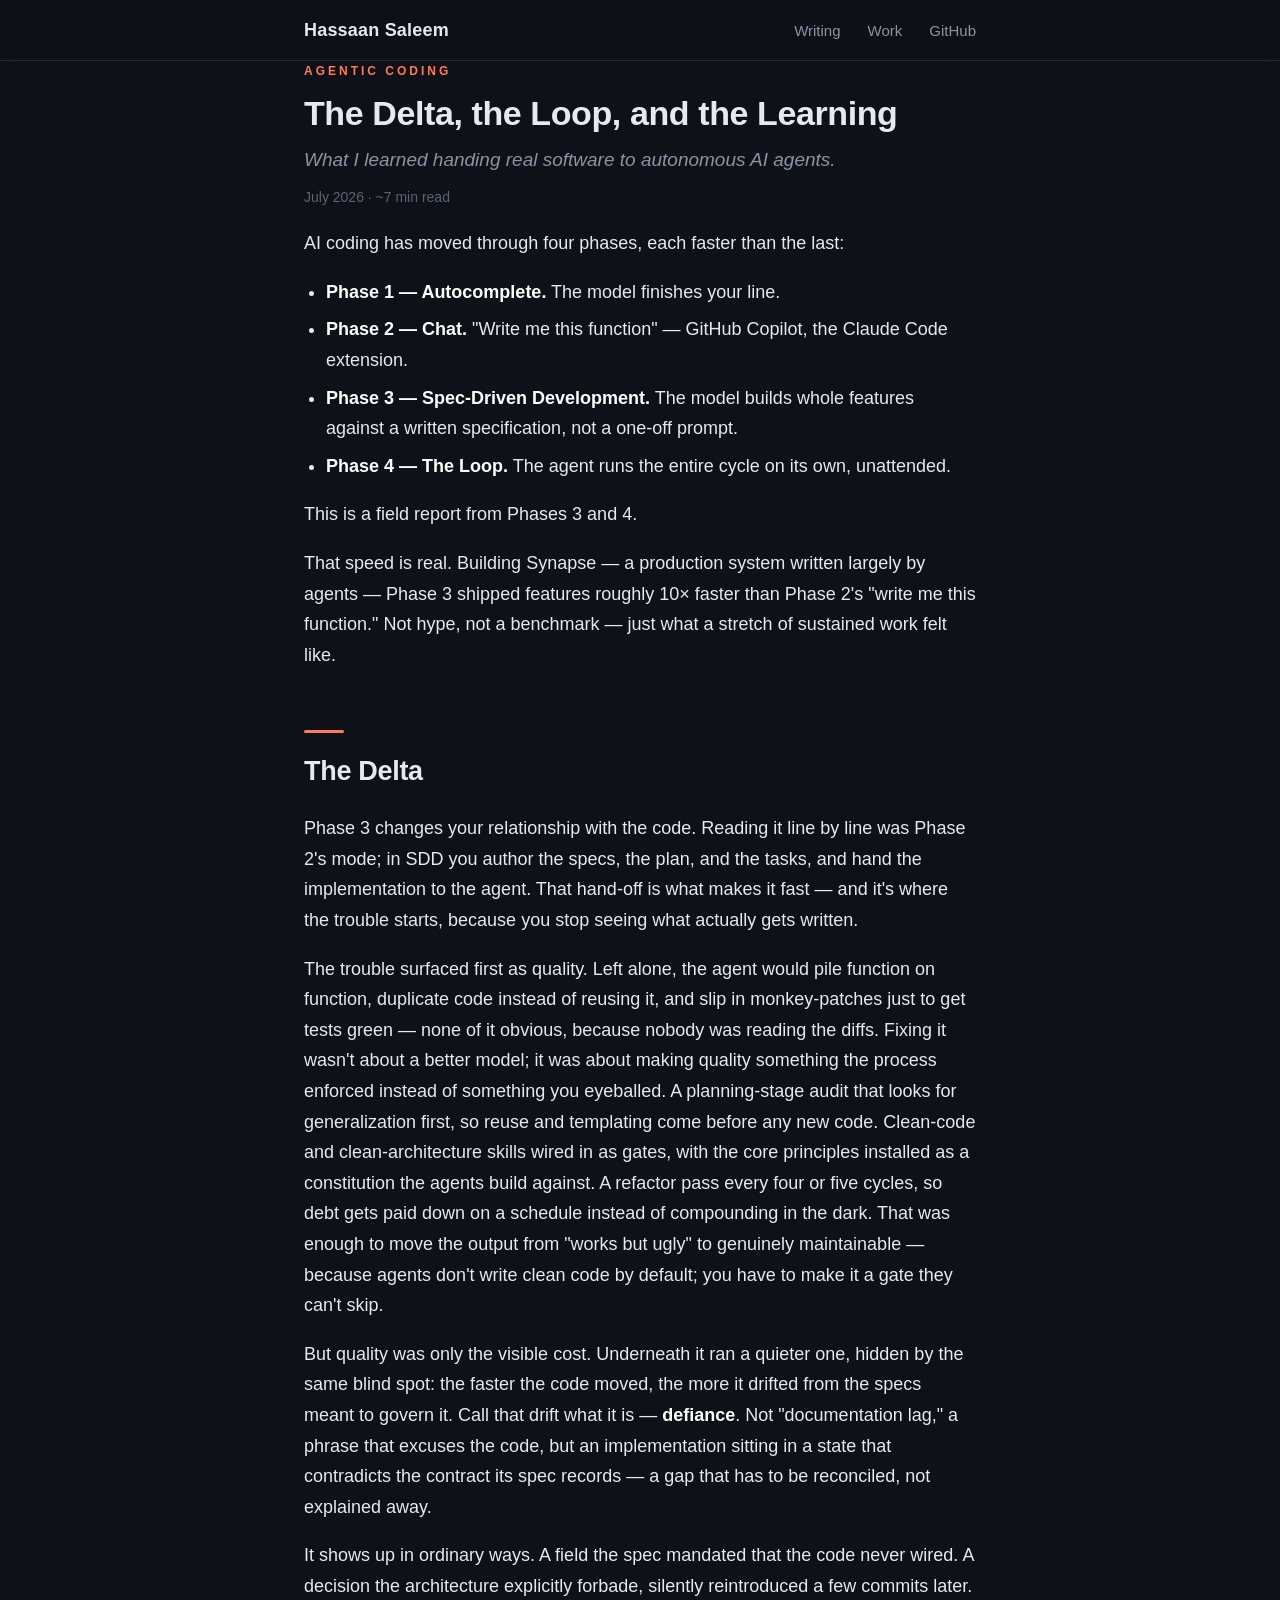
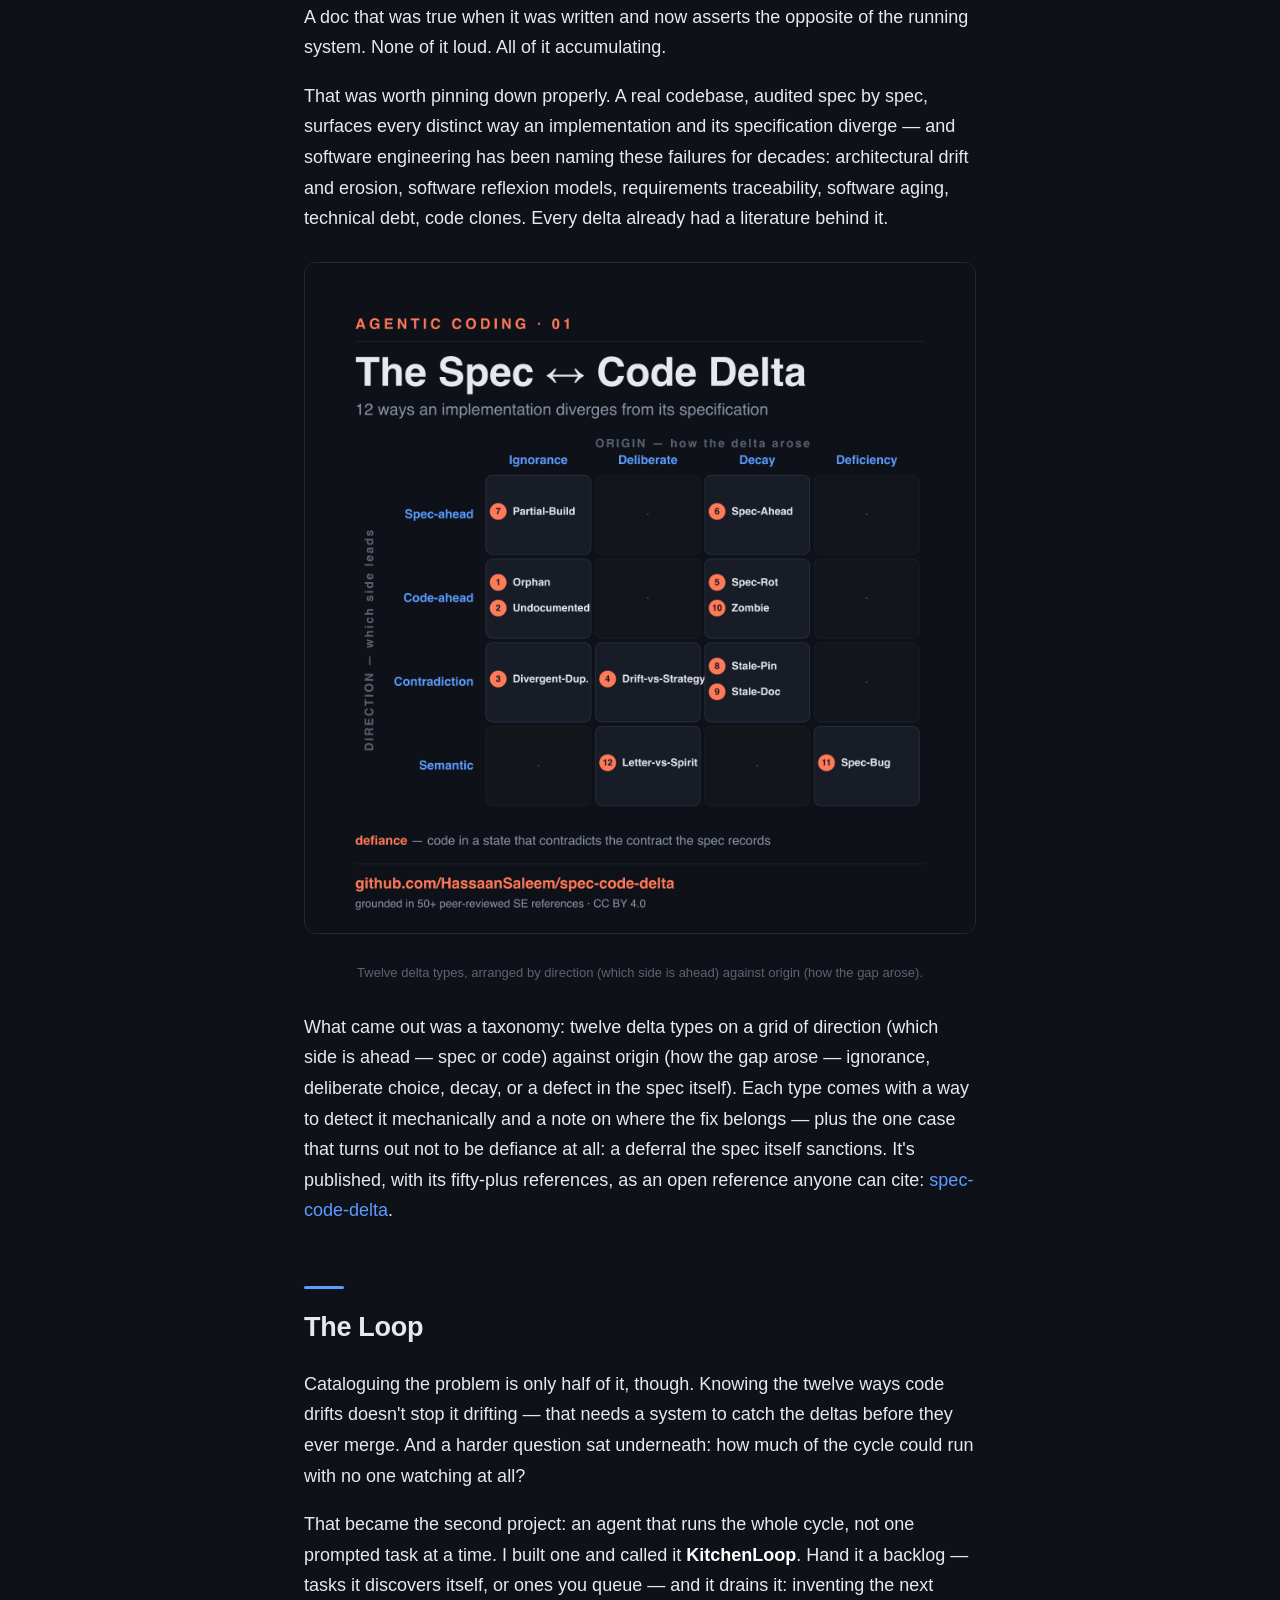
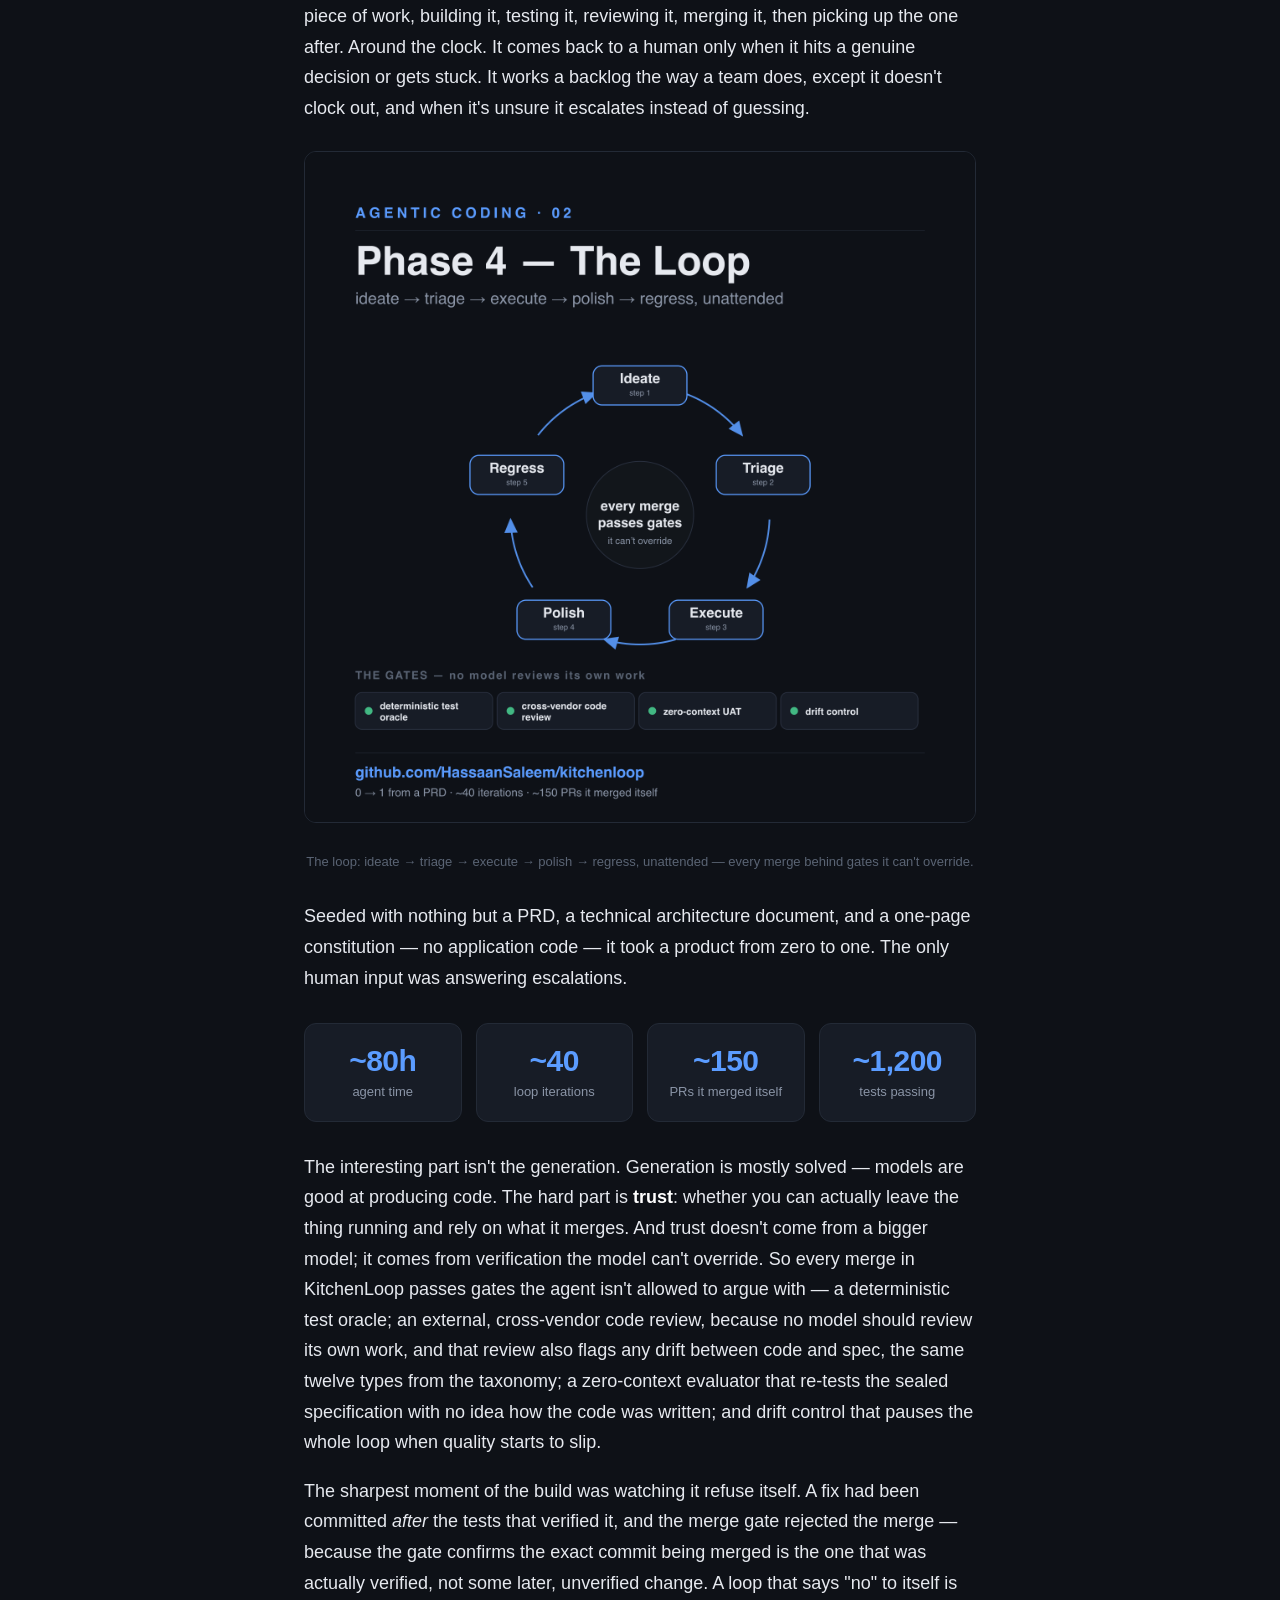
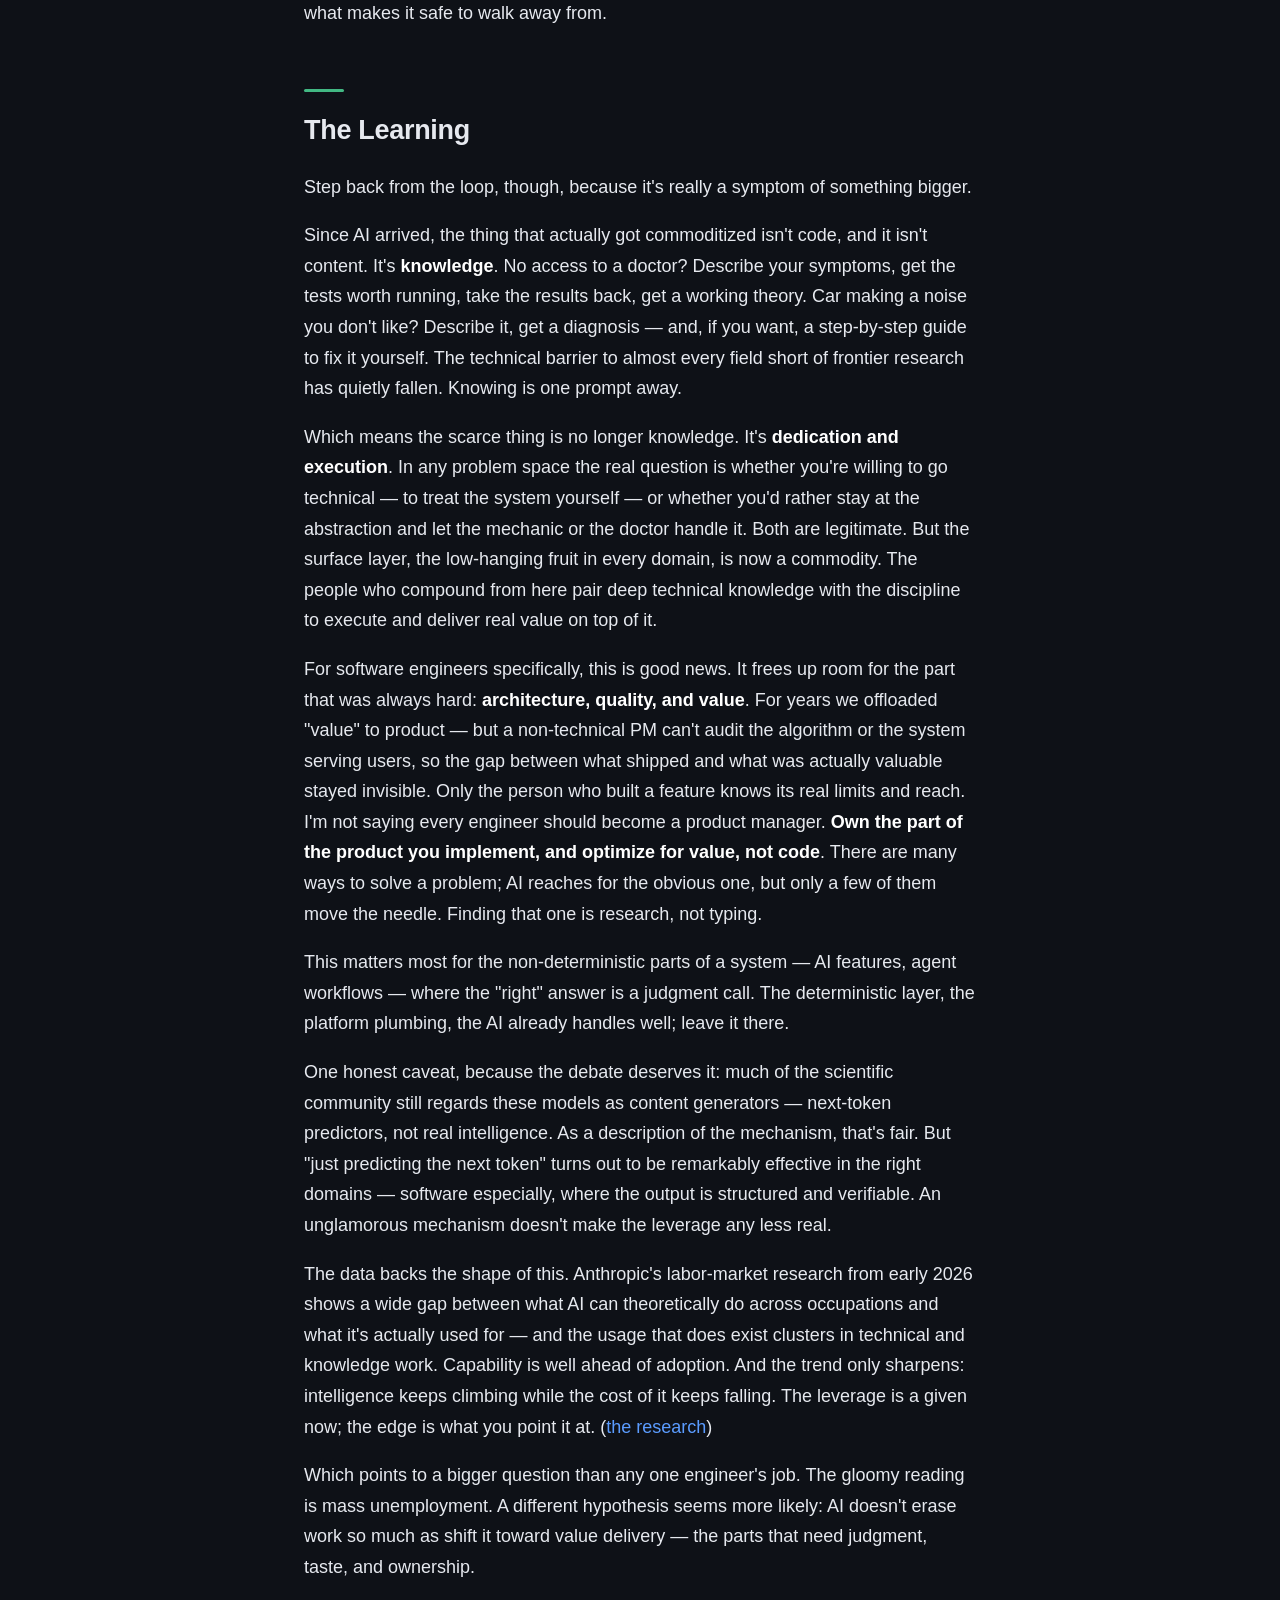
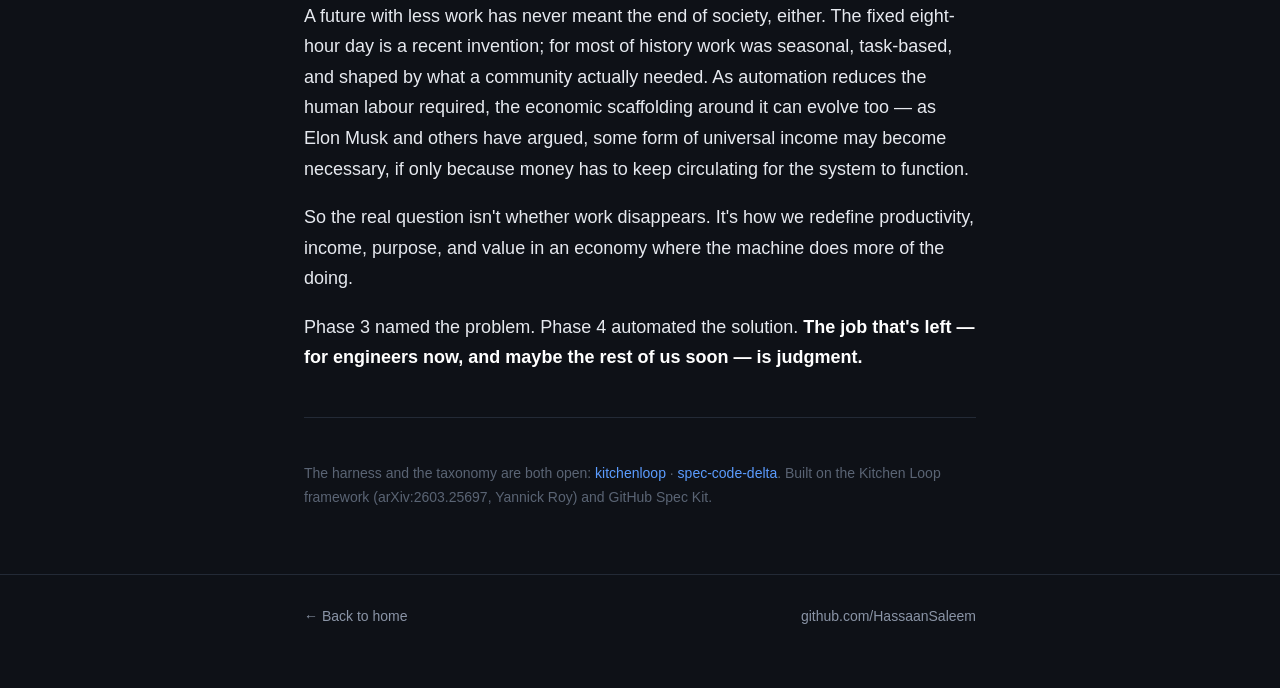
==== writing/agentic-coding-the-delta-the-loop-and-the-learning.html @ 9b7fe700 "Add personal site: portfolio and Agentic Coding essay Static GitHub Pages site — landing page with b" ====
<!doctype html>
<html lang="en">
<head>
  <meta charset="utf-8">
  <meta name="viewport" content="width=device-width, initial-scale=1">
  <title>Agentic Coding: The Delta, the Loop, and the Learning — Syed Hassaan Saleem</title>
  <meta name="description" content="What I learned handing real software to autonomous AI agents: the spec-to-code delta, the loop that contains it, and what it means for engineers.">
  <meta property="og:title" content="Agentic Coding: The Delta, the Loop, and the Learning">
  <meta property="og:description" content="What I learned handing real software to autonomous AI agents.">
  <meta property="og:type" content="article">
  <link rel="stylesheet" href="../assets/style.css">
  <link rel="icon" href="data:image/svg+xml,<svg xmlns=%22http://www.w3.org/2000/svg%22 viewBox=%220 0 100 100%22><text y=%22.9em%22 font-size=%2290%22>🔁</text></svg>">
</head>
<body>

<nav class="nav">
  <div class="wrap">
    <a class="brand" href="../index.html">Hassaan Saleem</a>
    <div class="links">
      <a href="../index.html#writing">Writing</a>
      <a href="../index.html#work">Work</a>
      <a href="https://github.com/HassaanSaleem" rel="me">GitHub</a>
    </div>
  </div>
</nav>

<main>
<article class="wrap">
  <div class="kicker">Agentic Coding</div>
  <h1>The Delta, the Loop, and the Learning</h1>
  <p class="subtitle">What I learned handing real software to autonomous AI agents.</p>
  <p class="meta">July 2026 · ~7 min read</p>

  <p>AI coding has moved through four phases, each faster than the last:</p>
  <ul>
    <li><strong>Phase 1 — Autocomplete.</strong> The model finishes your line.</li>
    <li><strong>Phase 2 — Chat.</strong> "Write me this function" — GitHub Copilot, the Claude Code extension.</li>
    <li><strong>Phase 3 — Spec-Driven Development.</strong> The model builds whole features against a written specification, not a one-off prompt.</li>
    <li><strong>Phase 4 — The Loop.</strong> The agent runs the entire cycle on its own, unattended.</li>
  </ul>
  <p>This is a field report from Phases 3 and 4.</p>

  <p>That speed is real. Building Synapse — a production system written largely by agents — Phase 3 shipped features roughly 10× faster than Phase 2's "write me this function." Not hype, not a benchmark — just what a stretch of sustained work felt like.</p>

  <h2 class="sec"><span class="tick" style="background:var(--warm)"></span>The Delta</h2>

  <p>Phase 3 changes your relationship with the code. Reading it line by line was Phase 2's mode; in SDD you author the specs, the plan, and the tasks, and hand the implementation to the agent. That hand-off is what makes it fast — and it's where the trouble starts, because you stop seeing what actually gets written.</p>

  <p>The trouble surfaced first as quality. Left alone, the agent would pile function on function, duplicate code instead of reusing it, and slip in monkey-patches just to get tests green — none of it obvious, because nobody was reading the diffs. Fixing it wasn't about a better model; it was about making quality something the process enforced instead of something you eyeballed. A planning-stage audit that looks for generalization first, so reuse and templating come before any new code. Clean-code and clean-architecture skills wired in as gates, with the core principles installed as a constitution the agents build against. A refactor pass every four or five cycles, so debt gets paid down on a schedule instead of compounding in the dark. That was enough to move the output from "works but ugly" to genuinely maintainable — because agents don't write clean code by default; you have to make it a gate they can't skip.</p>

  <p>But quality was only the visible cost. Underneath it ran a quieter one, hidden by the same blind spot: the faster the code moved, the more it drifted from the specs meant to govern it. Call that drift what it is — <strong>defiance</strong>. Not "documentation lag," a phrase that excuses the code, but an implementation sitting in a state that contradicts the contract its spec records — a gap that has to be reconciled, not explained away.</p>

  <p>It shows up in ordinary ways. A field the spec mandated that the code never wired. A decision the architecture explicitly forbade, silently reintroduced a few commits later. A doc that was true when it was written and now asserts the opposite of the running system. None of it loud. All of it accumulating.</p>

  <p>That was worth pinning down properly. A real codebase, audited spec by spec, surfaces every distinct way an implementation and its specification diverge — and software engineering has been naming these failures for decades: architectural drift and erosion, software reflexion models, requirements traceability, software aging, technical debt, code clones. Every delta already had a literature behind it.</p>

  <figure>
    <img src="../assets/delta-taxonomy.png" alt="A direction-by-origin grid classifying twelve spec-to-code delta types.">
    <figcaption>Twelve delta types, arranged by direction (which side is ahead) against origin (how the gap arose).</figcaption>
  </figure>

  <p>What came out was a taxonomy: twelve delta types on a grid of direction (which side is ahead — spec or code) against origin (how the gap arose — ignorance, deliberate choice, decay, or a defect in the spec itself). Each type comes with a way to detect it mechanically and a note on where the fix belongs — plus the one case that turns out not to be defiance at all: a deferral the spec itself sanctions. It's published, with its fifty-plus references, as an open reference anyone can cite: <a href="https://github.com/HassaanSaleem/spec-code-delta">spec-code-delta</a>.</p>

  <h2 class="sec"><span class="tick" style="background:var(--blue)"></span>The Loop</h2>

  <p>Cataloguing the problem is only half of it, though. Knowing the twelve ways code drifts doesn't stop it drifting — that needs a system to catch the deltas before they ever merge. And a harder question sat underneath: how much of the cycle could run with no one watching at all?</p>

  <p>That became the second project: an agent that runs the whole cycle, not one prompted task at a time. I built one and called it <strong>KitchenLoop</strong>. Hand it a backlog — tasks it discovers itself, or ones you queue — and it drains it: inventing the next piece of work, building it, testing it, reviewing it, merging it, then picking up the one after. Around the clock. It comes back to a human only when it hits a genuine decision or gets stuck. It works a backlog the way a team does, except it doesn't clock out, and when it's unsure it escalates instead of guessing.</p>

  <figure>
    <img src="../assets/the-loop.png" alt="A five-stage loop — ideate, triage, execute, polish, regress — around a core of merge gates.">
    <figcaption>The loop: ideate → triage → execute → polish → regress, unattended — every merge behind gates it can't override.</figcaption>
  </figure>

  <p>Seeded with nothing but a PRD, a technical architecture document, and a one-page constitution — no application code — it took a product from zero to one. The only human input was answering escalations.</p>

  <div class="stats">
    <div class="stat"><div class="n">~80h</div><div class="l">agent time</div></div>
    <div class="stat"><div class="n">~40</div><div class="l">loop iterations</div></div>
    <div class="stat"><div class="n">~150</div><div class="l">PRs it merged itself</div></div>
    <div class="stat"><div class="n">~1,200</div><div class="l">tests passing</div></div>
  </div>

  <p>The interesting part isn't the generation. Generation is mostly solved — models are good at producing code. The hard part is <strong>trust</strong>: whether you can actually leave the thing running and rely on what it merges. And trust doesn't come from a bigger model; it comes from verification the model can't override. So every merge in KitchenLoop passes gates the agent isn't allowed to argue with — a deterministic test oracle; an external, cross-vendor code review, because no model should review its own work, and that review also flags any drift between code and spec, the same twelve types from the taxonomy; a zero-context evaluator that re-tests the sealed specification with no idea how the code was written; and drift control that pauses the whole loop when quality starts to slip.</p>

  <p>The sharpest moment of the build was watching it refuse itself. A fix had been committed <em>after</em> the tests that verified it, and the merge gate rejected the merge — because the gate confirms the exact commit being merged is the one that was actually verified, not some later, unverified change. A loop that says "no" to itself is what makes it safe to walk away from.</p>

  <h2 class="sec"><span class="tick" style="background:var(--green)"></span>The Learning</h2>

  <p>Step back from the loop, though, because it's really a symptom of something bigger.</p>

  <p>Since AI arrived, the thing that actually got commoditized isn't code, and it isn't content. It's <strong>knowledge</strong>. No access to a doctor? Describe your symptoms, get the tests worth running, take the results back, get a working theory. Car making a noise you don't like? Describe it, get a diagnosis — and, if you want, a step-by-step guide to fix it yourself. The technical barrier to almost every field short of frontier research has quietly fallen. Knowing is one prompt away.</p>

  <p>Which means the scarce thing is no longer knowledge. It's <strong>dedication and execution</strong>. In any problem space the real question is whether you're willing to go technical — to treat the system yourself — or whether you'd rather stay at the abstraction and let the mechanic or the doctor handle it. Both are legitimate. But the surface layer, the low-hanging fruit in every domain, is now a commodity. The people who compound from here pair deep technical knowledge with the discipline to execute and deliver real value on top of it.</p>

  <p>For software engineers specifically, this is good news. It frees up room for the part that was always hard: <strong>architecture, quality, and value</strong>. For years we offloaded "value" to product — but a non-technical PM can't audit the algorithm or the system serving users, so the gap between what shipped and what was actually valuable stayed invisible. Only the person who built a feature knows its real limits and reach. I'm not saying every engineer should become a product manager. <strong>Own the part of the product you implement, and optimize for value, not code</strong>. There are many ways to solve a problem; AI reaches for the obvious one, but only a few of them move the needle. Finding that one is research, not typing.</p>

  <p>This matters most for the non-deterministic parts of a system — AI features, agent workflows — where the "right" answer is a judgment call. The deterministic layer, the platform plumbing, the AI already handles well; leave it there.</p>

  <p>One honest caveat, because the debate deserves it: much of the scientific community still regards these models as content generators — next-token predictors, not real intelligence. As a description of the mechanism, that's fair. But "just predicting the next token" turns out to be remarkably effective in the right domains — software especially, where the output is structured and verifiable. An unglamorous mechanism doesn't make the leverage any less real.</p>

  <p>The data backs the shape of this. Anthropic's labor-market research from early 2026 shows a wide gap between what AI can theoretically do across occupations and what it's actually used for — and the usage that does exist clusters in technical and knowledge work. Capability is well ahead of adoption. And the trend only sharpens: intelligence keeps climbing while the cost of it keeps falling. The leverage is a given now; the edge is what you point it at. (<a href="https://www.anthropic.com/research/labor-market-impacts">the research</a>)</p>

  <p>Which points to a bigger question than any one engineer's job. The gloomy reading is mass unemployment. A different hypothesis seems more likely: AI doesn't erase work so much as shift it toward value delivery — the parts that need judgment, taste, and ownership.</p>

  <p>A future with less work has never meant the end of society, either. The fixed eight-hour day is a recent invention; for most of history work was seasonal, task-based, and shaped by what a community actually needed. As automation reduces the human labour required, the economic scaffolding around it can evolve too — as Elon Musk and others have argued, some form of universal income may become necessary, if only because money has to keep circulating for the system to function.</p>

  <p>So the real question isn't whether work disappears. It's how we redefine productivity, income, purpose, and value in an economy where the machine does more of the doing.</p>

  <p>Phase 3 named the problem. Phase 4 automated the solution. <strong>The job that's left — for engineers now, and maybe the rest of us soon — is judgment.</strong></p>

  <hr>

  <p class="meta">The harness and the taxonomy are both open: <a href="https://github.com/HassaanSaleem/kitchenloop">kitchenloop</a> · <a href="https://github.com/HassaanSaleem/spec-code-delta">spec-code-delta</a>. Built on the Kitchen Loop framework (arXiv:2603.25697, Yannick Roy) and GitHub Spec Kit.</p>

</article>
</main>

<footer>
  <div class="wrap">
    <span><a href="../index.html">← Back to home</a></span>
    <span><a href="https://github.com/HassaanSaleem">github.com/HassaanSaleem</a></span>
  </div>
</footer>

</body>
</html>
---- assets/style.css ----
/* Syed Hassaan Saleem — personal site
   Dark, minimal. Palette matches the "Agentic Coding" series artwork. */

:root {
  --bg: #0E1117;
  --surface: #12161B;
  --surface-2: #171C26;
  --border: #232A36;
  --border-2: #2A3140;
  --ink: #E6E9EF;
  --muted: #8A94A6;
  --faint: #5A6474;
  --warm: #FF7A59;   /* the delta */
  --blue: #5B9CFF;   /* the loop */
  --green: #42B883;
  --maxw: 720px;
  --sans: -apple-system, BlinkMacSystemFont, "Segoe UI", Helvetica, Arial, sans-serif;
  --mono: ui-monospace, SFMono-Regular, "SF Mono", Menlo, Consolas, monospace;
}

* { box-sizing: border-box; }

html { -webkit-text-size-adjust: 100%; }

body {
  margin: 0;
  background: var(--bg);
  color: var(--ink);
  font-family: var(--sans);
  font-size: 18px;
  line-height: 1.7;
  -webkit-font-smoothing: antialiased;
  text-rendering: optimizeLegibility;
}

.wrap { max-width: var(--maxw); margin: 0 auto; padding: 0 24px; }

/* ---- nav ---- */
.nav {
  border-bottom: 1px solid var(--border);
  position: sticky; top: 0;
  background: rgba(14, 17, 23, 0.82);
  backdrop-filter: saturate(140%) blur(8px);
  z-index: 10;
}
.nav .wrap { display: flex; align-items: center; justify-content: space-between; height: 60px; }
.nav a.brand { font-weight: 700; color: var(--ink); text-decoration: none; letter-spacing: 0.2px; }
.nav .links a { color: var(--muted); text-decoration: none; margin-left: 22px; font-size: 15px; }
.nav .links a:hover { color: var(--ink); }

/* ---- generic ---- */
a { color: var(--blue); text-decoration: none; }
a:hover { text-decoration: underline; text-underline-offset: 3px; }
strong { color: #fff; font-weight: 700; }
em { color: var(--ink); }
hr { border: none; border-top: 1px solid var(--border); margin: 44px 0; }

section { padding: 8px 0; }
.kicker {
  text-transform: uppercase; letter-spacing: 3px; font-size: 12px;
  font-weight: 700; color: var(--faint);
}

/* ---- hero ---- */
.hero { padding: 72px 0 28px; }
.hero h1 { font-size: 40px; line-height: 1.15; margin: 12px 0 14px; letter-spacing: -0.5px; }
.hero .tagline { font-size: 20px; color: var(--muted); margin: 0 0 24px; max-width: 60ch; }
.hero .bio { color: var(--ink); max-width: 62ch; }
.contact { display: flex; flex-wrap: wrap; gap: 10px 12px; margin-top: 26px; }
.contact a {
  border: 1px solid var(--border-2); border-radius: 999px;
  padding: 7px 15px; font-size: 14px; color: var(--ink);
}
.contact a:hover { border-color: var(--blue); text-decoration: none; }

/* ---- section heads ---- */
h2.head { font-size: 15px; text-transform: uppercase; letter-spacing: 3px; color: var(--faint);
  font-weight: 700; margin: 52px 0 20px; }

/* ---- project cards ---- */
.cards { display: grid; grid-template-columns: 1fr 1fr; gap: 16px; }
.card {
  border: 1px solid var(--border); border-radius: 14px; background: var(--surface-2);
  padding: 20px; display: block; color: var(--ink); transition: border-color .15s ease;
}
.card:hover { border-color: var(--border-2); text-decoration: none; }
.card .name { font-weight: 700; font-size: 18px; display: flex; align-items: center; gap: 9px; }
.card .dot { width: 9px; height: 9px; border-radius: 50%; flex: none; }
.card .desc { color: var(--muted); font-size: 15px; margin-top: 8px; }
.card .repo { color: var(--faint); font-size: 13px; margin-top: 14px; font-family: var(--mono); }

/* ---- writing list ---- */
.post-link { display: block; padding: 20px 0; border-top: 1px solid var(--border); color: var(--ink); }
.post-link:first-of-type { border-top: none; }
.post-link:hover { text-decoration: none; }
.post-link .title { font-size: 22px; font-weight: 700; }
.post-link:hover .title { color: var(--blue); }
.post-link .meta { color: var(--faint); font-size: 13px; margin-top: 4px; }
.post-link .blurb { color: var(--muted); font-size: 15px; margin-top: 8px; max-width: 64ch; }

/* ---- article ---- */
article { padding: 40px 0 20px; }
article .kicker { color: var(--warm); }
article h1 { font-size: 34px; line-height: 1.2; letter-spacing: -0.4px; margin: 12px 0 10px; }
article .subtitle { color: var(--muted); font-size: 19px; font-style: italic; margin: 0 0 10px; }
article .meta { color: var(--faint); font-size: 14px; margin: 0 0 8px; }
article h2 { font-size: 25px; margin: 46px 0 6px; letter-spacing: -0.2px; }
article h2 .num { color: var(--faint); font-weight: 700; margin-right: 10px; }
article p { margin: 18px 0; }
article ul { margin: 18px 0; padding-left: 22px; }
article li { margin: 7px 0; }
article img { max-width: 100%; height: auto; border-radius: 12px; border: 1px solid var(--border);
  display: block; margin: 28px auto; }
article figure { margin: 28px 0; }
article figcaption { color: var(--faint); font-size: 13px; text-align: center; margin-top: 8px; }

blockquote {
  margin: 26px 0; padding: 16px 20px; border-left: 3px solid var(--warm);
  background: var(--surface-2); border-radius: 0 10px 10px 0; color: var(--ink);
}
blockquote p:first-child { margin-top: 0; }
blockquote p:last-child { margin-bottom: 0; }

.accent-warm { color: var(--warm); }
.accent-blue { color: var(--blue); }

/* ---- footer ---- */
footer { border-top: 1px solid var(--border); margin-top: 64px; padding: 30px 0 60px; }
footer .wrap { color: var(--faint); font-size: 14px; display: flex; justify-content: space-between; flex-wrap: wrap; gap: 12px; }
footer a { color: var(--muted); }

/* ---- responsive ---- */
@media (max-width: 640px) {
  body { font-size: 17px; }
  .hero h1 { font-size: 32px; }
  .hero { padding: 48px 0 20px; }
  .cards { grid-template-columns: 1fr; }
  article h1 { font-size: 28px; }
  .nav .links a { margin-left: 16px; }
}

/* ---- focus pillars ---- */
.pillars { display: grid; grid-template-columns: repeat(auto-fit, minmax(228px, 1fr)); gap: 14px; }
.pillar { border: 1px solid var(--border); border-radius: 12px; background: var(--surface); padding: 18px; }
.pillar .pt { font-weight: 700; font-size: 16px; }
.pillar .pd { color: var(--muted); font-size: 14px; margin-top: 6px; line-height: 1.55; }

/* ---- multi-card project grid ---- */
.cards.auto { grid-template-columns: repeat(auto-fill, minmax(262px, 1fr)); }

/* ---- open-source suite list ---- */
.oss { display: grid; grid-template-columns: repeat(auto-fill, minmax(320px, 1fr)); gap: 0 32px; }
.oss a { display: block; padding: 13px 0; border-top: 1px solid var(--border); color: var(--ink); }
.oss a:hover { text-decoration: none; }
.oss .on { font-family: var(--mono); font-size: 14px; color: var(--ink); }
.oss a:hover .on { color: var(--blue); }
.oss .od { color: var(--muted); font-size: 13px; margin-top: 3px; line-height: 1.5; }

/* ---- experience ---- */
.exp .row { display: grid; grid-template-columns: 148px 1fr; gap: 20px; padding: 20px 0; border-top: 1px solid var(--border); }
.exp .period { color: var(--faint); font-size: 13px; font-family: var(--mono); padding-top: 2px; }
.exp .role { font-weight: 700; }
.exp .rd { color: var(--muted); font-size: 15px; margin-top: 6px; line-height: 1.6; }

/* ---- skills + education ---- */
.twocol { display: grid; grid-template-columns: 1.25fr 1fr; gap: 44px; }
.skillgroup { margin-bottom: 18px; }
.skillgroup .sl { color: var(--faint); font-size: 12px; text-transform: uppercase; letter-spacing: 2px; }
.tags { display: flex; flex-wrap: wrap; gap: 8px; margin-top: 9px; }
.tags span { border: 1px solid var(--border-2); border-radius: 6px; padding: 4px 10px; font-size: 13px; color: var(--ink); }
.edu .item { margin-bottom: 18px; }
.edu .deg { font-weight: 700; }
.edu .school { color: var(--muted); font-size: 14px; }
.edu .yr { color: var(--faint); font-size: 13px; font-family: var(--mono); margin-top: 2px; }

@media (max-width: 640px) {
  .exp .row { grid-template-columns: 1fr; gap: 5px; }
  .twocol { grid-template-columns: 1fr; gap: 30px; }
}

/* ---- article section headers ---- */
article h2.sec { margin: 60px 0 16px; font-size: 27px; letter-spacing: -0.3px; }
article h2.sec .tick { display: block; width: 40px; height: 3px; border-radius: 2px; margin-bottom: 16px; }

/* ---- article stat tiles ---- */
article .stats { display: grid; grid-template-columns: repeat(4, 1fr); gap: 14px; margin: 30px 0; }
article .stats .stat { border: 1px solid var(--border); border-radius: 12px; background: var(--surface-2); padding: 20px 14px; text-align: center; }
article .stats .stat .n { font-size: 30px; font-weight: 800; color: var(--blue); letter-spacing: -0.5px; line-height: 1.1; }
article .stats .stat .l { color: var(--muted); font-size: 13px; margin-top: 6px; line-height: 1.35; }
@media (max-width: 640px) { article .stats { grid-template-columns: repeat(2, 1fr); } }
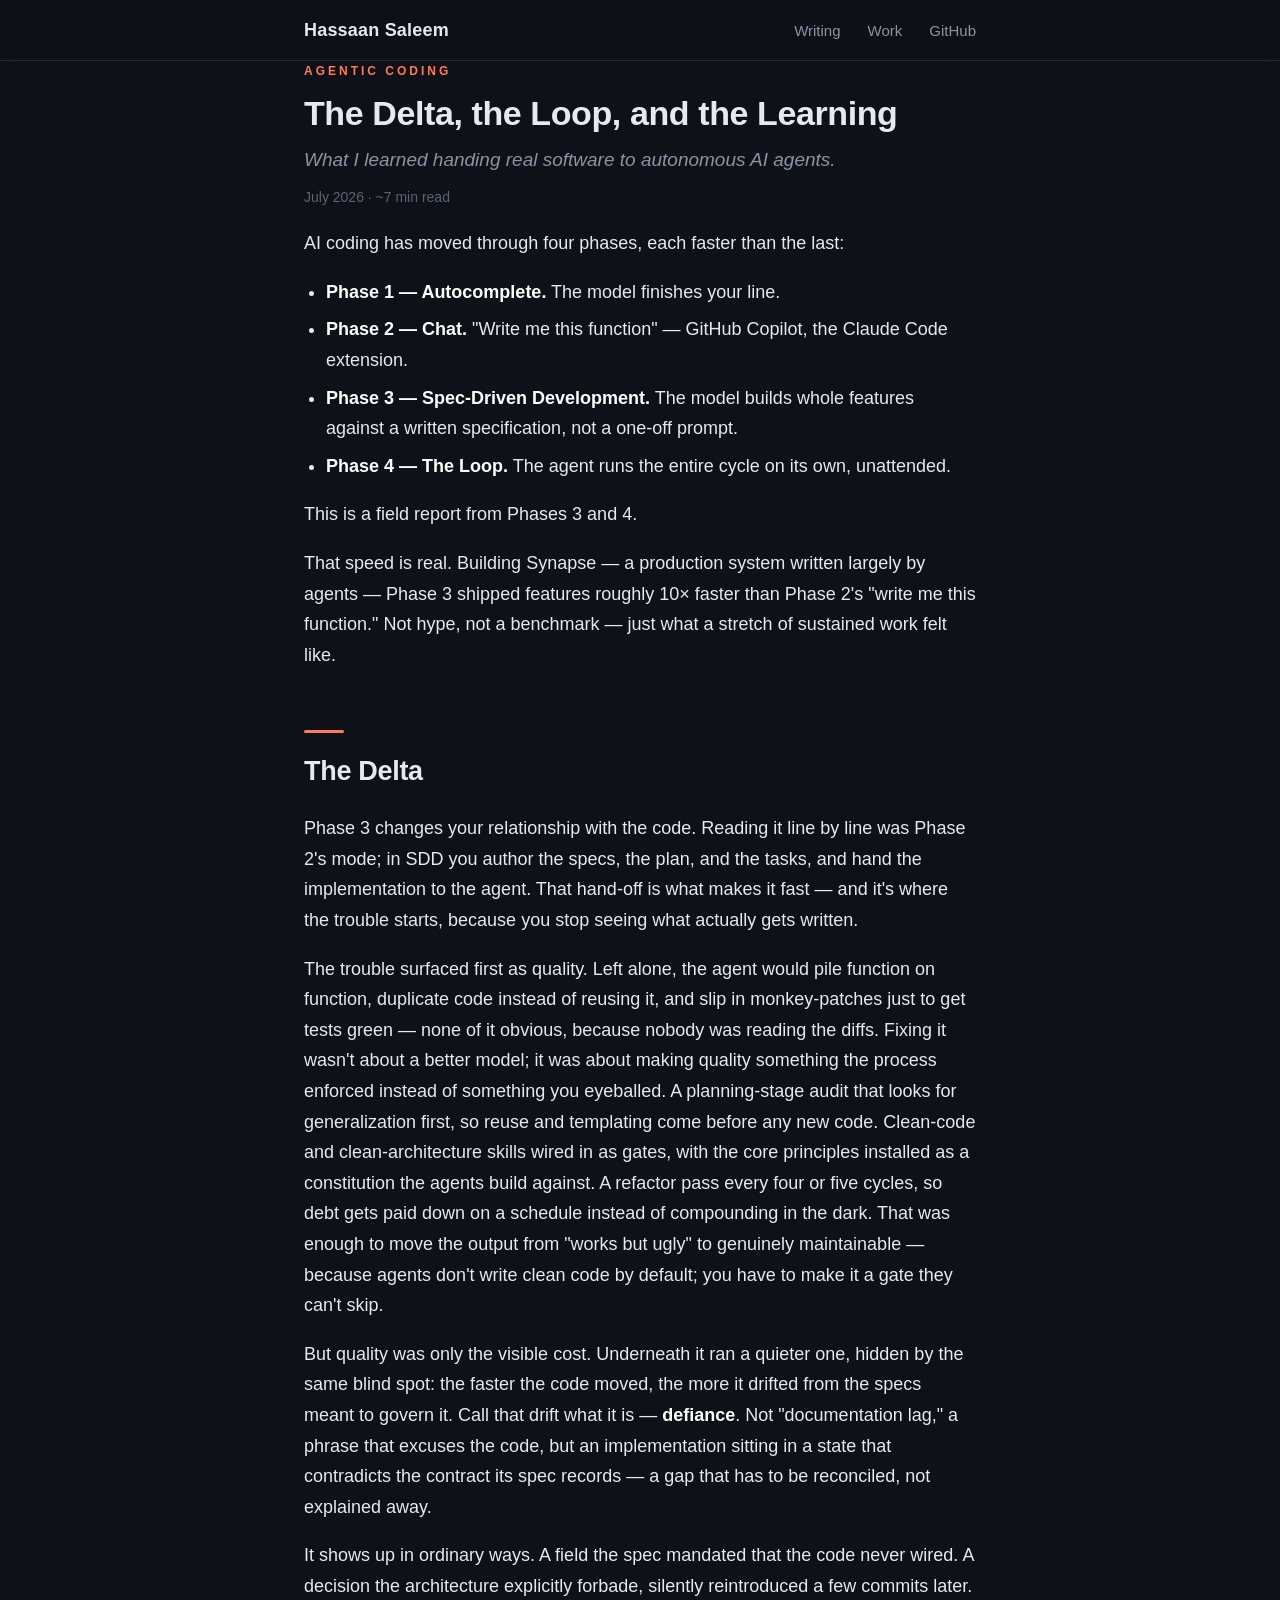
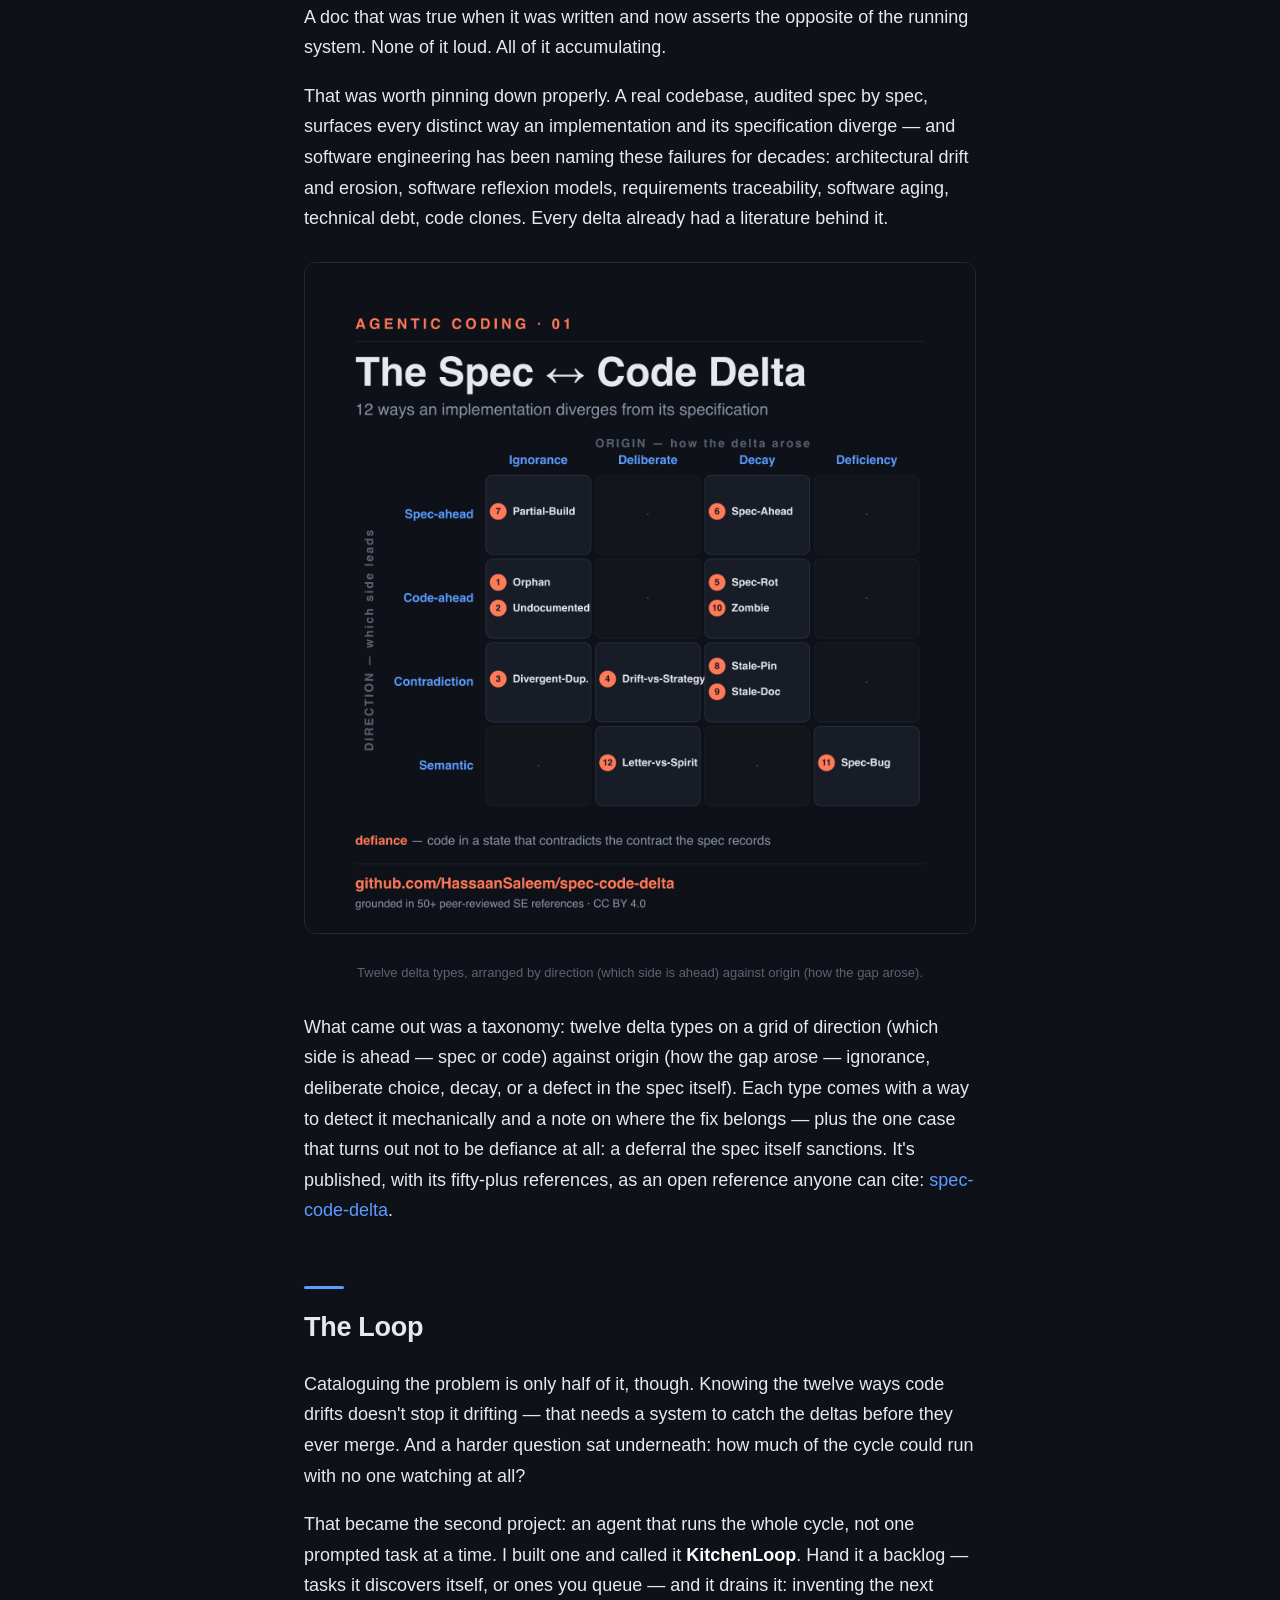
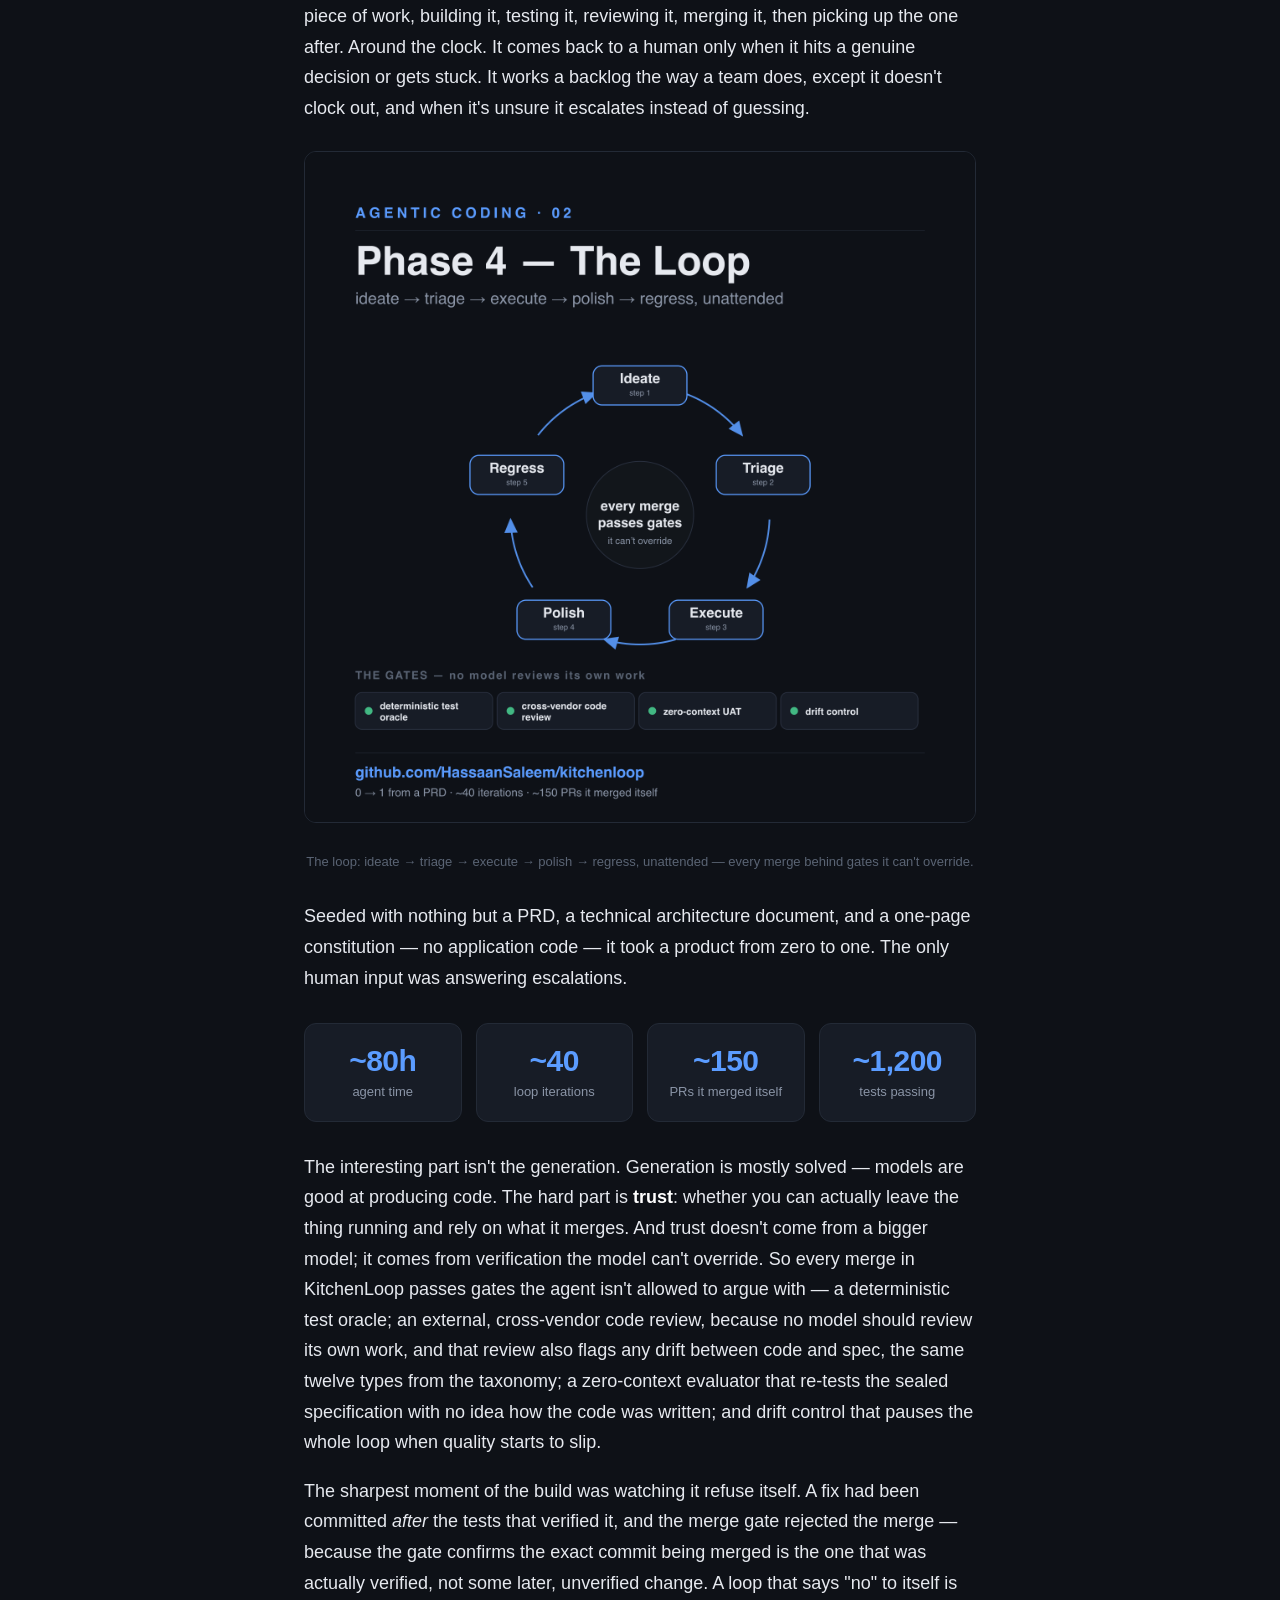
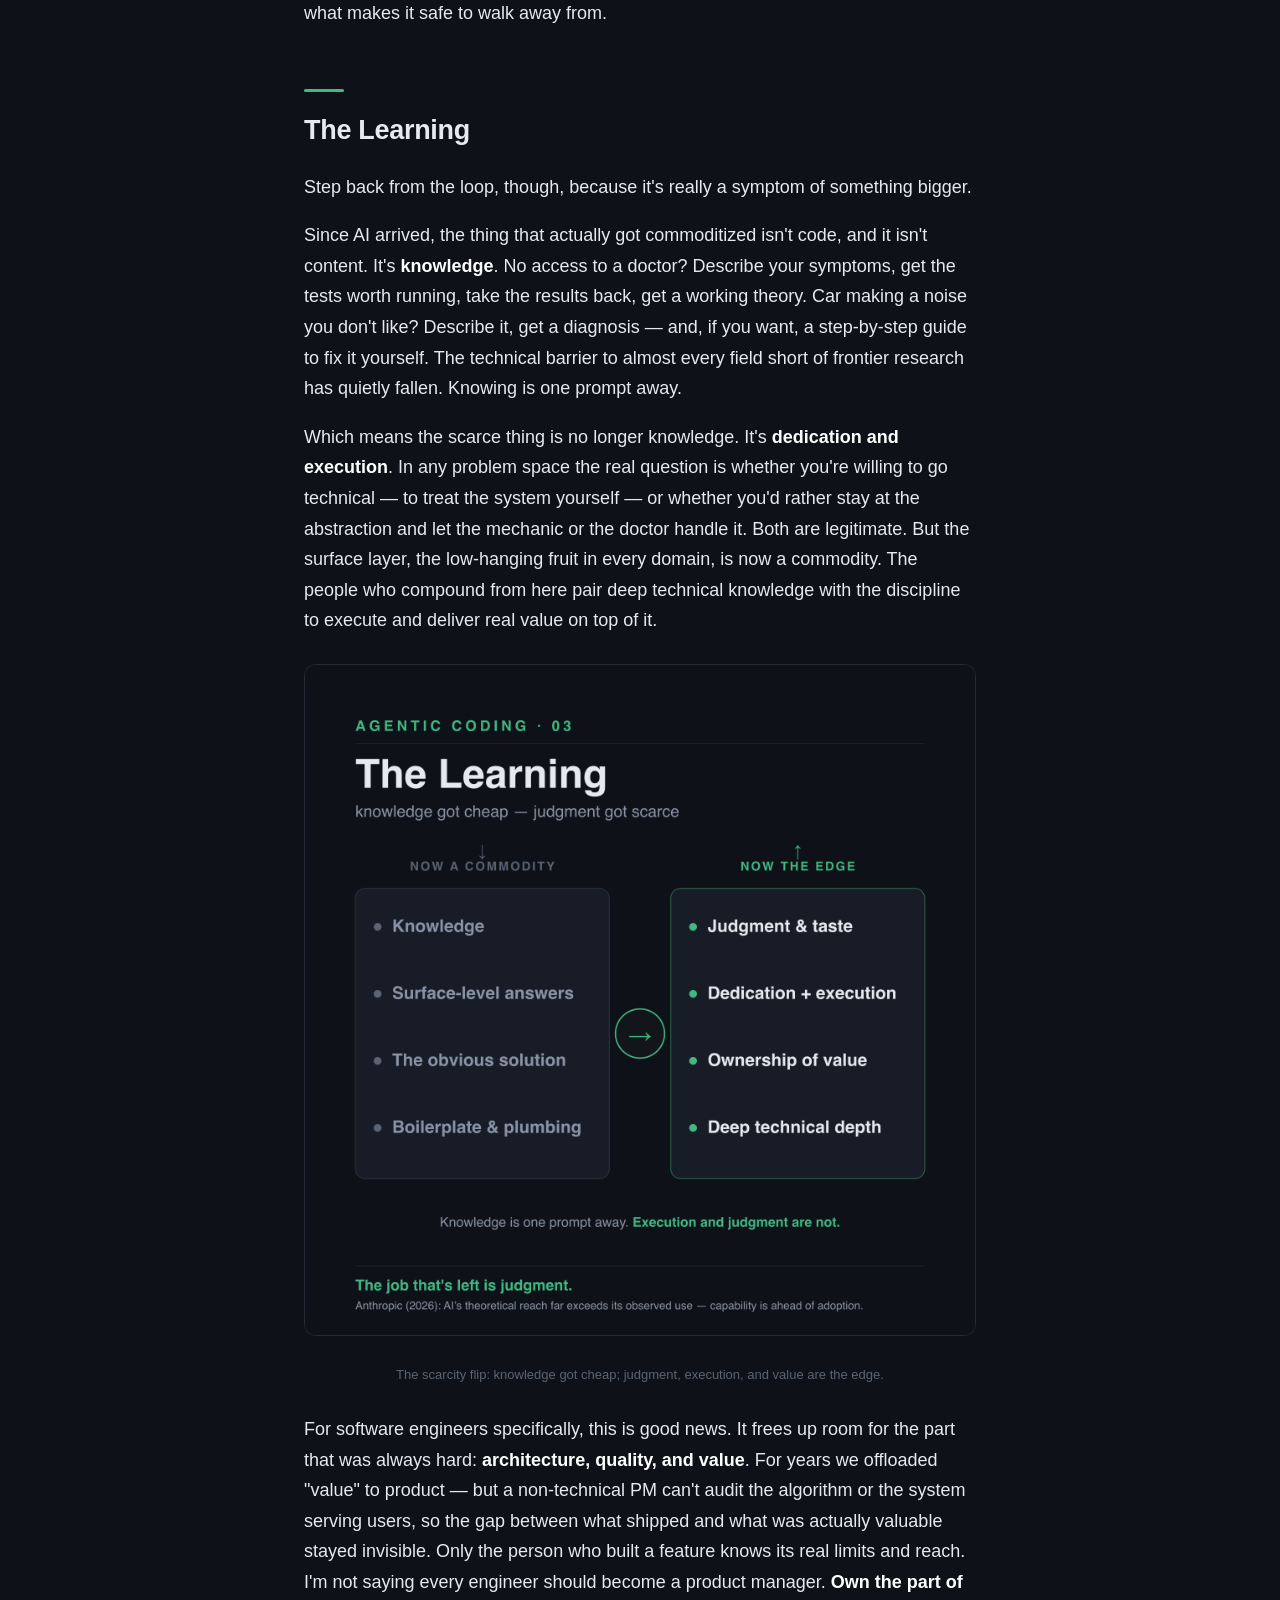
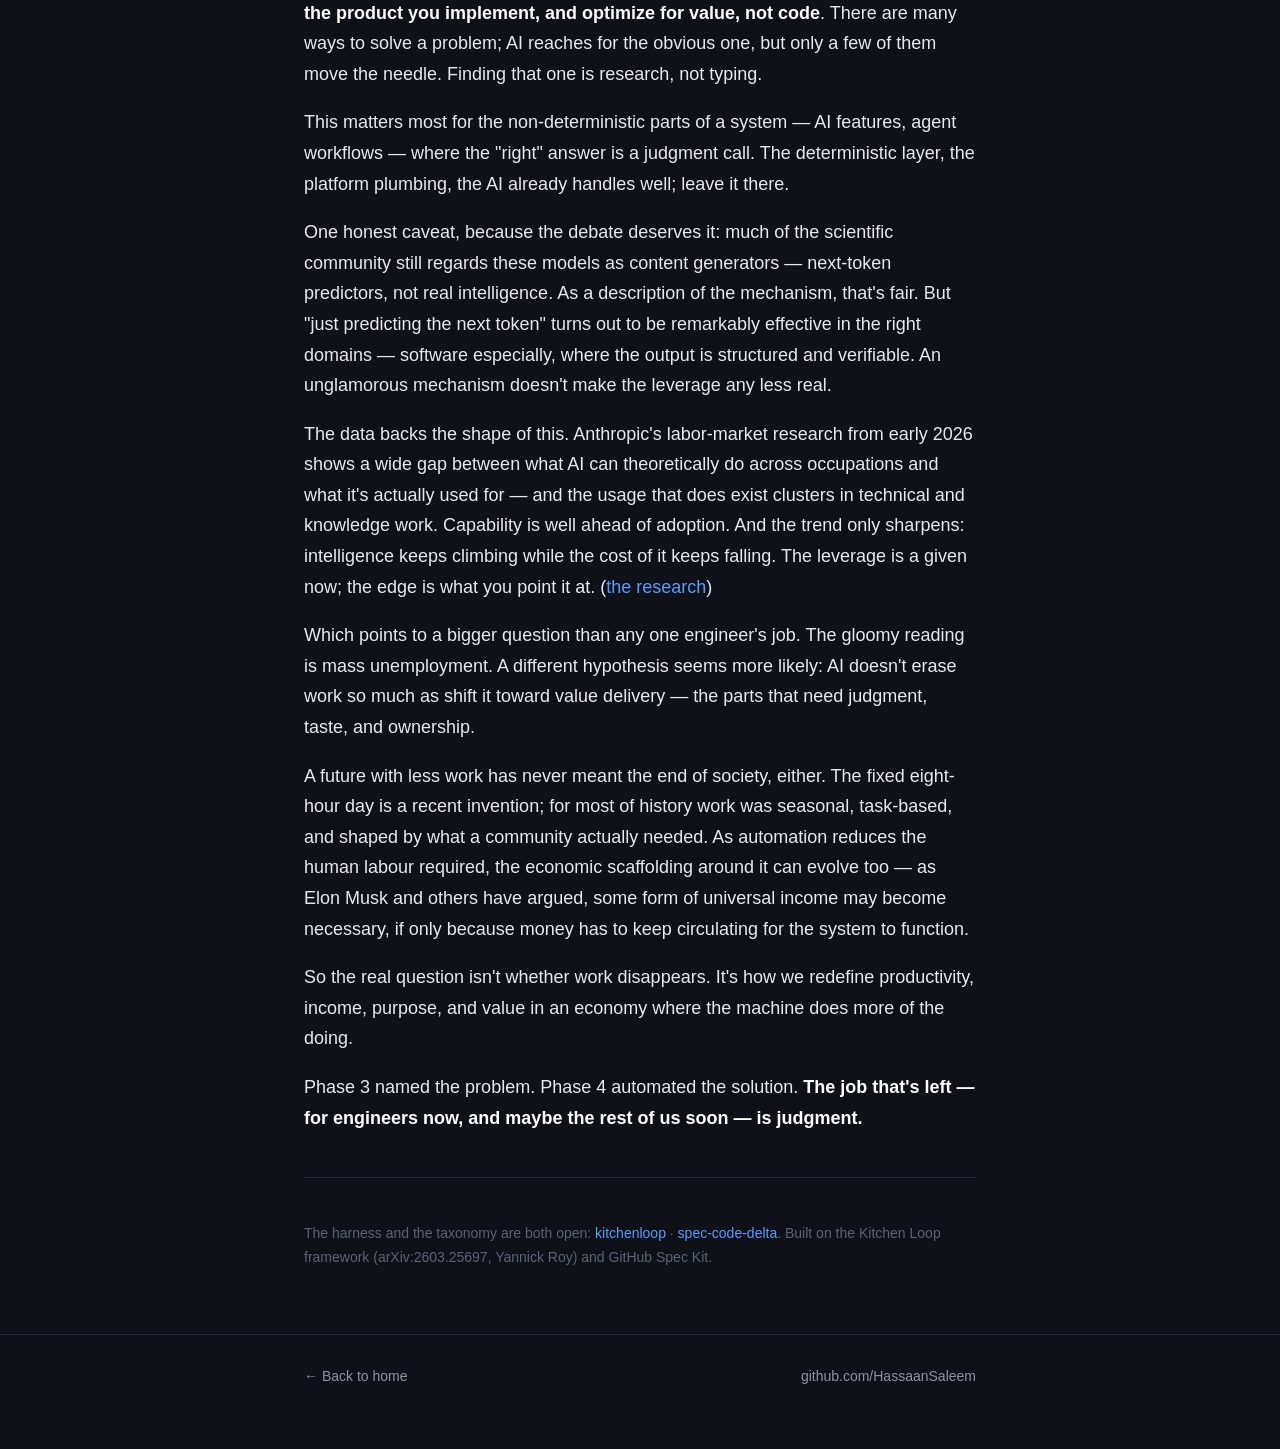
==== commit 72e21422: "Add Learning-section diagram to the Agentic Coding essay Insert the "scarcity flip" image (commodity" ====
--- a/writing/agentic-coding-the-delta-the-loop-and-the-learning.html
+++ b/writing/agentic-coding-the-delta-the-loop-and-the-learning.html
@@ -93,6 +93,11 @@
 
   <p>Which means the scarce thing is no longer knowledge. It's <strong>dedication and execution</strong>. In any problem space the real question is whether you're willing to go technical — to treat the system yourself — or whether you'd rather stay at the abstraction and let the mechanic or the doctor handle it. Both are legitimate. But the surface layer, the low-hanging fruit in every domain, is now a commodity. The people who compound from here pair deep technical knowledge with the discipline to execute and deliver real value on top of it.</p>
 
+  <figure>
+    <img src="../assets/the-learning.png" alt="Two columns contrasting what is now a commodity — knowledge, surface-level answers, the obvious solution, boilerplate — against the new edge: judgment and taste, dedication plus execution, ownership of value, and deep technical depth.">
+    <figcaption>The scarcity flip: knowledge got cheap; judgment, execution, and value are the edge.</figcaption>
+  </figure>
+
   <p>For software engineers specifically, this is good news. It frees up room for the part that was always hard: <strong>architecture, quality, and value</strong>. For years we offloaded "value" to product — but a non-technical PM can't audit the algorithm or the system serving users, so the gap between what shipped and what was actually valuable stayed invisible. Only the person who built a feature knows its real limits and reach. I'm not saying every engineer should become a product manager. <strong>Own the part of the product you implement, and optimize for value, not code</strong>. There are many ways to solve a problem; AI reaches for the obvious one, but only a few of them move the needle. Finding that one is research, not typing.</p>
 
   <p>This matters most for the non-deterministic parts of a system — AI features, agent workflows — where the "right" answer is a judgment call. The deterministic layer, the platform plumbing, the AI already handles well; leave it there.</p>
